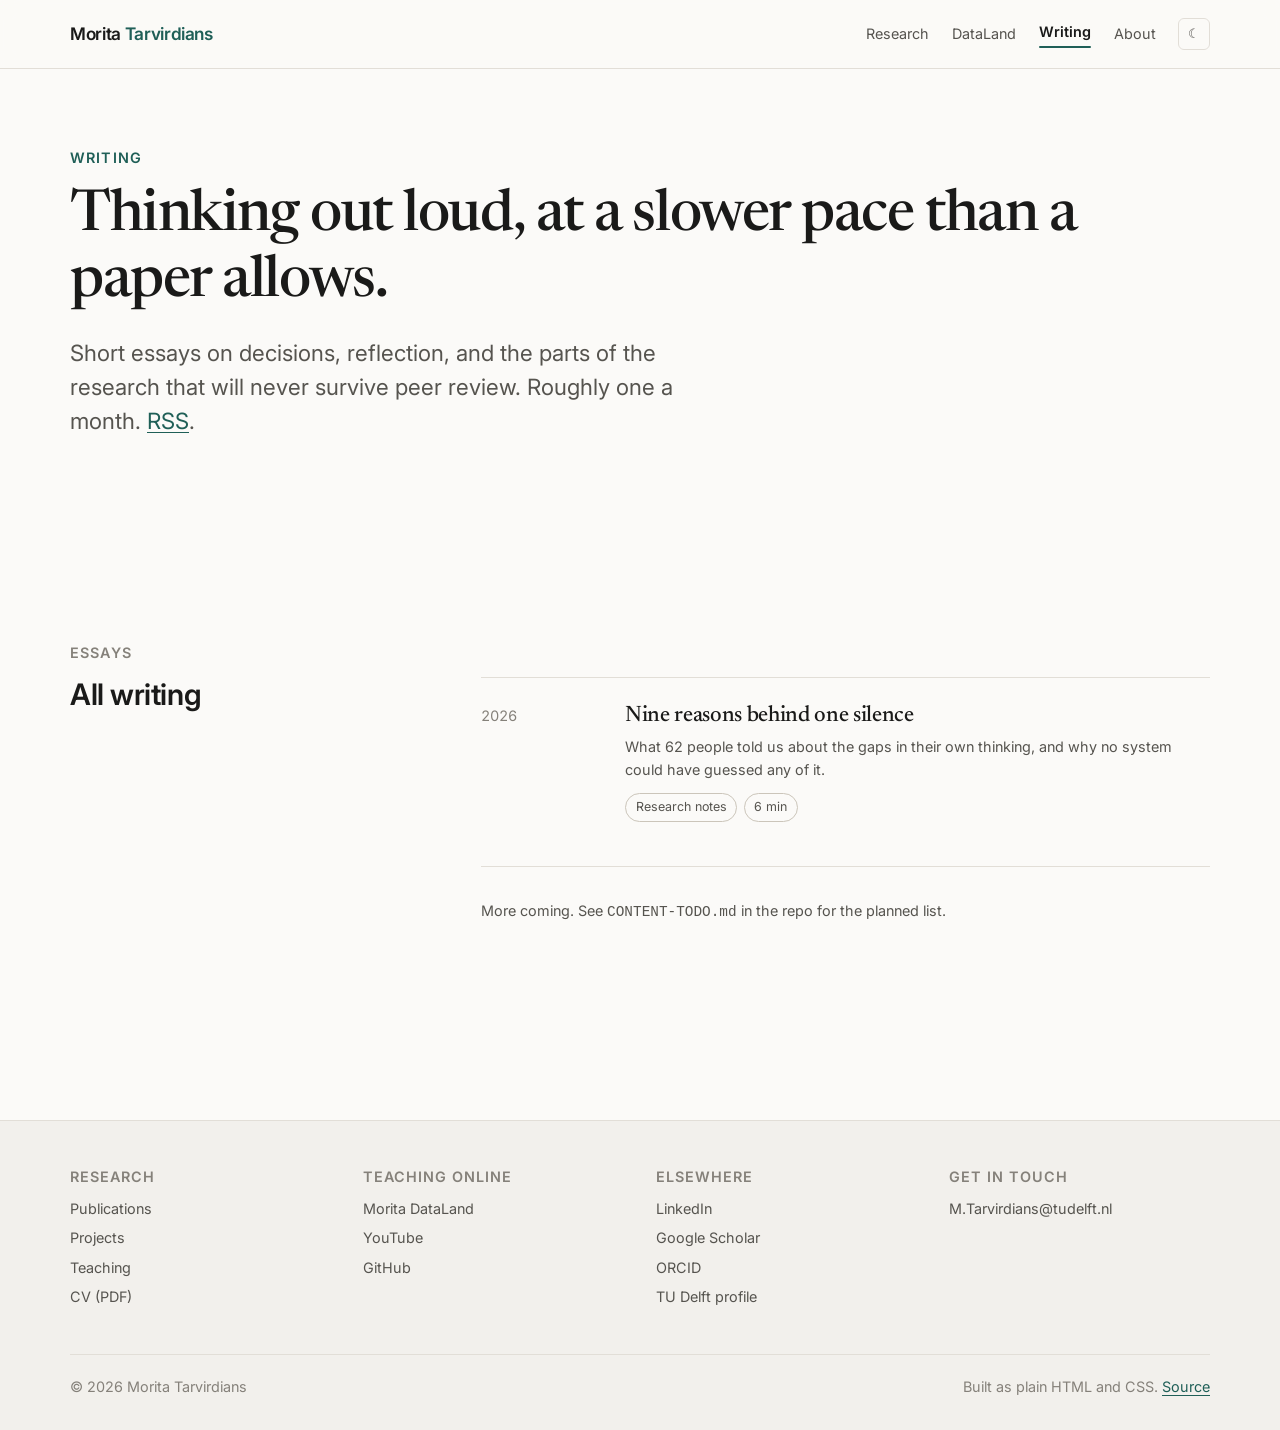
==== writing/index.html @ de3f08b1 "Updates" ====
<!doctype html>
<html lang="en">
<head>
<meta charset="utf-8">
<meta name="viewport" content="width=device-width, initial-scale=1">
<title>Writing — Morita Tarvirdians</title>
<meta name="description" content="Essays by Morita Tarvirdians on how people think through hard decisions, what AI can and cannot see about human reasoning, and life inside a PhD.">
<link rel="canonical" href="https://moritatarvirdians.com/writing/">
<meta name="theme-color" content="#1f5f57" media="(prefers-color-scheme: light)">
<meta name="theme-color" content="#14161a" media="(prefers-color-scheme: dark)">
<meta property="og:type" content="website">
<meta property="og:title" content="Writing — Morita Tarvirdians">
<meta property="og:description" content="Essays on decisions, reflection, and what AI can and cannot see about human reasoning.">
<meta property="og:url" content="https://moritatarvirdians.com/writing/">
<meta property="og:image" content="https://moritatarvirdians.com/assets/img/og-card.jpg">
<meta name="twitter:card" content="summary_large_image">
<link rel="preconnect" href="https://fonts.googleapis.com">
<link rel="preconnect" href="https://fonts.gstatic.com" crossorigin>
<link href="https://fonts.googleapis.com/css2?family=Inter:wght@400;500;600&family=Newsreader:ital,opsz,wght@0,6..72,400;0,6..72,500;1,6..72,400&display=swap" rel="stylesheet">
<link rel="stylesheet" href="/assets/css/style.css">
<link rel="icon" href="/assets/img/favicon.svg" type="image/svg+xml">
<link rel="alternate" type="application/rss+xml" title="Writing — Morita Tarvirdians" href="/feed.xml">
<script type="application/ld+json">
{
  "@context": "https://schema.org",
  "@type": "Blog",
  "url": "https://moritatarvirdians.com/writing/",
  "name": "Writing — Morita Tarvirdians",
  "author": { "@id": "https://moritatarvirdians.com/#person" }
}
</script>
</head>
<body>
<!-- #header -->
<a class="skip" href="#main">Skip to content</a>
<header class="site-head">
  <div class="wrap site-head__inner">
    <a class="brand" href="/">Morita <span>Tarvirdians</span></a>
    <nav class="nav" aria-label="Primary">
      <a href="/research.html">Research</a>
      <a href="/videos.html">DataLand</a>
      <a href="/writing/">Writing</a>
      <!-- <a href="/coaching.html">Coaching</a> -->
      <a href="/about.html">About</a>
    </nav>
    <button class="theme-toggle" type="button" aria-label="Switch theme">☾</button>
  </div>
</header>
<!-- /#header -->

<main id="main">
  <section class="hero">
    <div class="wrap">
      <p class="eyebrow">Writing</p>
      <h1 class="prose">Thinking out loud, at a slower pace than a paper allows.</h1>
      <p class="lede">
        Short essays on decisions, reflection, and the parts of the research that will never survive peer review.
        Roughly one a month. <a href="/feed.xml">RSS</a>.
      </p>
    </div>
  </section>

  <section class="section wrap">
    <p class="kicker">Essays</p>
    <h2>All writing</h2>
    <ul class="pub-list">
      <li class="pub">
        <div class="pub__meta">2026</div>
        <div>
          <h3 class="pub__title"><a href="/writing/nine-reasons-one-silence.html">Nine reasons behind one silence</a></h3>
          <p class="pub__note">
            What 62 people told us about the gaps in their own thinking, and why no system could have guessed
            any of it.
          </p>
          <p class="pub__links"><span class="chip">Research notes</span><span class="chip">6 min</span></p>
        </div>
      </li>
    </ul>
    <p class="muted small" style="margin-top:2rem">More coming. See <code>CONTENT-TODO.md</code> in the repo for the planned list.</p>
  </section>
</main>

<!-- #footer -->
<footer class="site-foot">
  <div class="wrap">
    <div class="foot-grid">
      <div>
        <h4>Research</h4>
        <ul>
          <li><a href="/research.html">Publications</a></li>
          <li><a href="/research.html#projects">Projects</a></li>
          <li><a href="/research.html#teaching">Teaching</a></li>
          <li><a href="/assets/files/morita-tarvirdians-cv.pdf">CV (PDF)</a></li>
        </ul>
      </div>
      <div>
        <h4>Teaching online</h4>
        <ul>
          <li><a href="/videos.html">Morita DataLand</a></li>
          <li><a href="https://www.youtube.com/@MoritaDataLand" rel="me">YouTube</a></li>
          <li><a href="https://github.com/MoritaDataLand" rel="me">GitHub</a></li>
        </ul>
      </div>
      <div>
        <h4>Elsewhere</h4>
        <ul>
          <li><a href="https://nl.linkedin.com/in/morita-tarvirdians" rel="me">LinkedIn</a></li>
          <li><a href="https://scholar.google.com/citations?user=REPLACE_ME" rel="me">Google Scholar</a></li>
          <li><a href="https://orcid.org/0000-0003-4246-0016" rel="me">ORCID</a></li>
          <li><a href="https://research.tudelft.nl/en/persons/morita-tarvirdians/" rel="me">TU&nbsp;Delft profile</a></li>
        </ul>
      </div>
      <div>
        <h4>Get in touch</h4>
        <ul>
          <li><a href="mailto:M.Tarvirdians@tudelft.nl">M.Tarvirdians@tudelft.nl</a></li>
          <!-- <li><a href="/coaching.html#waitlist">Coaching waitlist</a></li> -->
        </ul>
      </div>
    </div>
    <div class="colophon">
      <span>&copy; 2026 Morita Tarvirdians</span>
      <span>Built as plain HTML and CSS. <a href="https://github.com/MoritaDataLand">Source</a></span>
    </div>
  </div>
</footer>
<script src="/assets/js/main.js" defer></script>
<!-- /#footer -->
</body>
</html>
---- assets/css/style.css ----
/* ==========================================================================
   Morita Tarvirdians — personal site
   Single stylesheet. No framework, no build step.
   Edit the tokens in :root to restyle the whole site.
   ========================================================================== */

/* ---------- 1. Design tokens (light) ---------- */
:root {
  /* Type */
  --font-sans: "Inter", ui-sans-serif, system-ui, -apple-system, "Segoe UI", Roboto, Helvetica, Arial, sans-serif;
  --font-serif: "Newsreader", ui-serif, Georgia, "Times New Roman", serif;
  --font-mono: ui-monospace, SFMono-Regular, "SF Mono", Menlo, Consolas, monospace;

  /* Scale */
  --step--1: clamp(0.83rem, 0.8rem + 0.15vw, 0.9rem);
  --step-0:  clamp(1rem, 0.96rem + 0.2vw, 1.08rem);
  --step-1:  clamp(1.2rem, 1.12rem + 0.4vw, 1.4rem);
  --step-2:  clamp(1.45rem, 1.3rem + 0.75vw, 1.85rem);
  --step-3:  clamp(1.8rem, 1.5rem + 1.4vw, 2.6rem);
  --step-4:  clamp(2.2rem, 1.6rem + 2.6vw, 3.6rem);

  /* Color */
  --bg:          #fbfaf8;
  --bg-raised:   #ffffff;
  --bg-sunken:   #f2f0ec;
  --ink:         #1a1a19;
  --ink-muted:   #56544f;
  --ink-faint:   #85817a;
  --rule:        #e2ded7;
  --rule-strong: #cbc5ba;

  --accent:      #1f5f57;   /* deep teal: reads academic, not corporate */
  --accent-soft: #e4f0ed;
  --accent-ink:  #133b36;

  --warm:        #a8562f;   /* used sparingly for the personal / coaching strand */
  --warm-soft:   #f7ebe4;

  /* Space */
  --gap: 1rem;
  --pad-block: clamp(3rem, 7vw, 6rem);
  --measure: 68ch;
  --wide: 1140px;
  --radius: 10px;
  --shadow: 0 1px 2px rgba(26,26,25,.04), 0 8px 24px -12px rgba(26,26,25,.12);
}

/* ---------- 2. Dark mode ---------- */
/* System preference, unless the visitor explicitly chose light. */
@media (prefers-color-scheme: dark) {
  :root:not([data-theme="light"]) {
    --bg:          #14161a;
    --bg-raised:   #1c1f24;
    --bg-sunken:   #101216;
    --ink:         #eceae5;
    --ink-muted:   #a9a69f;
    --ink-faint:   #7b7871;
    --rule:        #2b2f36;
    --rule-strong: #3d434c;
    --accent:      #6fc2b3;
    --accent-soft: #16302c;
    --accent-ink:  #b4e0d6;
    --warm:        #dc9067;
    --warm-soft:   #2e2019;
    --shadow: 0 1px 2px rgba(0,0,0,.3), 0 8px 24px -12px rgba(0,0,0,.6);
  }
}
/* Explicit dark choice wins in both directions. */
:root[data-theme="dark"] {
  --bg:          #14161a;
  --bg-raised:   #1c1f24;
  --bg-sunken:   #101216;
  --ink:         #eceae5;
  --ink-muted:   #a9a69f;
  --ink-faint:   #7b7871;
  --rule:        #2b2f36;
  --rule-strong: #3d434c;
  --accent:      #6fc2b3;
  --accent-soft: #16302c;
  --accent-ink:  #b4e0d6;
  --warm:        #dc9067;
  --warm-soft:   #2e2019;
  --shadow: 0 1px 2px rgba(0,0,0,.3), 0 8px 24px -12px rgba(0,0,0,.6);
}

/* ---------- 3. Reset ---------- */
*, *::before, *::after { box-sizing: border-box; }
html { -webkit-text-size-adjust: 100%; scroll-behavior: smooth; }
@media (prefers-reduced-motion: reduce) {
  html { scroll-behavior: auto; }
  *, *::before, *::after { animation-duration: .01ms !important; transition-duration: .01ms !important; }
}
body {
  margin: 0;
  background: var(--bg);
  color: var(--ink);
  font-family: var(--font-sans);
  font-size: var(--step-0);
  line-height: 1.65;
  -webkit-font-smoothing: antialiased;
  text-rendering: optimizeLegibility;
}
img, svg, video { max-width: 100%; height: auto; display: block; }
h1, h2, h3, h4 { line-height: 1.15; margin: 0 0 .5em; font-weight: 600; letter-spacing: -0.015em; }
h1 { font-size: var(--step-4); }
h2 { font-size: var(--step-3); }
h3 { font-size: var(--step-1); }
p, ul, ol { margin: 0 0 1.1em; }
a { color: var(--accent); text-underline-offset: 3px; text-decoration-thickness: 1px; }
a:hover { color: var(--accent-ink); }
:focus-visible { outline: 2px solid var(--accent); outline-offset: 3px; border-radius: 3px; }
hr { border: 0; border-top: 1px solid var(--rule); margin: var(--pad-block) 0; }
::selection { background: var(--accent-soft); color: var(--accent-ink); }

/* ---------- 4. Layout ---------- */
.wrap { width: min(100% - 2.5rem, var(--wide)); margin-inline: auto; }
.prose { max-width: var(--measure); }
.section { padding-block: var(--pad-block); }
.section + .section { border-top: 1px solid var(--rule); }
.stack > * + * { margin-top: var(--gap); }

/* Editorial split: on wide screens, section headings sit in a left rail and the
   content fills the right column, so the page reads full width while lines stay
   near a comfortable measure. Pure placement, no extra markup:
   - "kicker + h2 + content" sections
   - prose blocks that alternate h2 and paragraphs
   Card grids and bands span both columns beneath the heading row. */
@media (min-width: 960px) {
  section.section:has(> .kicker),
  section.section > .prose:not(.band):has(> h2) {
    display: grid; column-gap: clamp(2.5rem, 5vw, 4.5rem); row-gap: 0;
    grid-template-columns: minmax(0, 1fr) minmax(0, 2.1fr);
    max-width: none;
  }
  section.section:has(> .kicker) > *,
  section.section > .prose:has(> h2) > * { grid-column: 2; max-width: var(--measure); }
  section.section:has(> .kicker) > :is(.kicker, h2),
  section.section > .prose:has(> h2) > h2 { grid-column: 1; max-width: none; }
  section.section:has(> .kicker) > h2,
  section.section > .prose:has(> h2) > h2 { grid-row: span 3; align-self: start; font-size: var(--step-2); }
  section.section:has(> .kicker) > h2 + * { margin-top: 0 !important; }
  section.section > .prose > h2:not(:first-child),
  section.section > .prose > h2:not(:first-child) + * { margin-top: 2.25rem; }
  section.section:has(> .kicker) > :is(.grid, .band, .photo-strip) { grid-column: 1 / -1; max-width: none; }
  section.section:has(> .kicker) .pub__note { max-width: none; }
}
.grid { display: grid; gap: 1.5rem; }
.grid-3 { grid-template-columns: repeat(auto-fit, minmax(min(100%, 15rem), 1fr)); }
.grid-2 { grid-template-columns: repeat(auto-fit, minmax(min(100%, 26rem), 1fr)); }
.skip {
  position: absolute; left: -9999px; top: 0; z-index: 100;
  background: var(--accent); color: #fff; padding: .7rem 1.1rem; border-radius: 0 0 var(--radius) 0;
}
.skip:focus { left: 0; }

/* ---------- 5. Header + nav ---------- */
.site-head {
  position: sticky; top: 0; z-index: 50;
  background: color-mix(in srgb, var(--bg) 88%, transparent);
  backdrop-filter: saturate(180%) blur(10px);
  border-bottom: 1px solid var(--rule);
}
.site-head__inner {
  display: flex; align-items: center; gap: .75rem; padding-block: .8rem;
}
.brand {
  font-weight: 600; font-size: var(--step-0); letter-spacing: -0.02em;
  color: var(--ink); text-decoration: none; white-space: nowrap;
  margin-right: auto;
}
.brand span { color: var(--accent); }
.nav { display: flex; align-items: center; gap: .25rem; flex-wrap: wrap; }
.nav a {
  color: var(--ink-muted); text-decoration: none; font-size: var(--step--1);
  padding: .45rem .6rem; border-radius: 6px; white-space: nowrap;
}
.nav a:hover { color: var(--ink); background: var(--bg-sunken); }
.nav a[aria-current="page"] { color: var(--ink); font-weight: 600; }
.nav a[aria-current="page"]::after {
  content: ""; display: block; height: 2px; background: var(--accent);
  margin-top: 2px; border-radius: 2px;
}
.theme-toggle {
  background: none; border: 1px solid var(--rule); color: var(--ink-muted);
  border-radius: 6px; width: 2rem; height: 2rem; cursor: pointer;
  display: grid; place-items: center; padding: 0; flex: none;
}
.theme-toggle:hover { color: var(--ink); border-color: var(--rule-strong); }

/* Narrow screens: brand and toggle on one row, nav scrolls horizontally beneath. */
@media (max-width: 640px) {
  .site-head__inner { flex-wrap: wrap; row-gap: .35rem; padding-block: .65rem .5rem; }
  .nav {
    order: 3; width: 100%; flex-wrap: nowrap; overflow-x: auto;
    scrollbar-width: none; -ms-overflow-style: none;
    margin-inline: -.6rem; padding-inline: .6rem;
  }
  .nav::-webkit-scrollbar { display: none; }
  .nav a { padding-inline: .55rem; }
}

/* ---------- 6. Hero ---------- */
.hero { padding-block: clamp(2.5rem, 6vw, 5rem) var(--pad-block); }
.hero__grid {
  display: grid; gap: clamp(1.5rem, 4vw, 3.5rem); align-items: center;
  grid-template-columns: minmax(0, 1fr);
}
@media (min-width: 780px) { .hero__grid { grid-template-columns: minmax(0, 1.45fr) minmax(0, 1fr); } }
.eyebrow {
  font-size: var(--step--1); letter-spacing: .08em; text-transform: uppercase;
  color: var(--accent); font-weight: 600; margin-bottom: .9rem;
}
.hero h1 { font-family: var(--font-serif); font-weight: 500; letter-spacing: -0.025em; margin-bottom: .35em; }
.lede { font-size: var(--step-1); color: var(--ink-muted); max-width: 46ch; line-height: 1.5; }
.portrait {
  border-radius: var(--radius); overflow: hidden; background: var(--bg-sunken);
  aspect-ratio: 4 / 5; box-shadow: var(--shadow); border: 1px solid var(--rule);
}
.portrait img { width: 100%; height: 100%; object-fit: cover; }

/* ---------- 7. Buttons + link rows ---------- */
.btn-row { display: flex; flex-wrap: wrap; gap: .6rem; margin-top: 1.6rem; }
.btn {
  display: inline-flex; align-items: center; gap: .45rem;
  padding: .62rem 1.05rem; border-radius: 100px; font-size: var(--step--1);
  font-weight: 500; text-decoration: none; border: 1px solid transparent; cursor: pointer;
  transition: background-color .15s ease, border-color .15s ease, color .15s ease;
}
.btn--primary { background: var(--accent); color: #fff; }
.btn--primary:hover { background: var(--accent-ink); color: #fff; }
:root[data-theme="dark"] .btn--primary, .btn--primary { }
@media (prefers-color-scheme: dark) {
  :root:not([data-theme="light"]) .btn--primary { color: #0f1114; }
  :root:not([data-theme="light"]) .btn--primary:hover { background: var(--accent-ink); color: #0f1114; }
}
:root[data-theme="dark"] .btn--primary { color: #0f1114; }
:root[data-theme="dark"] .btn--primary:hover { background: var(--accent-ink); color: #0f1114; }
.btn--ghost { border-color: var(--rule-strong); color: var(--ink); }
.btn--ghost:hover { border-color: var(--ink-muted); background: var(--bg-sunken); color: var(--ink); }

/* ---------- 8. Cards ---------- */
.card {
  background: var(--bg-raised); border: 1px solid var(--rule);
  border-radius: var(--radius); padding: 1.5rem; display: flex; flex-direction: column;
}
.card h3 { margin-bottom: .4rem; }
.card p { color: var(--ink-muted); font-size: var(--step--1); flex: 1 1 auto; }
.card p.card__tag, .card__tag {
  flex: 0 0 auto;                 /* must not absorb the card's spare height */
  font-size: .72rem; letter-spacing: .07em; text-transform: uppercase; font-weight: 600;
  color: var(--accent); margin-bottom: .8rem;
}
.card h3 { flex: 0 0 auto; }
.card--warm { border-color: color-mix(in srgb, var(--warm) 35%, var(--rule)); }
.card--warm .card__tag { color: var(--warm); }
.card__link { font-size: var(--step--1); font-weight: 500; margin-top: 1rem; text-decoration: none; }
.card__link::after { content: " \2192"; }

/* ---------- 9. Publications ---------- */
.pub-list { list-style: none; padding: 0; margin: 0; }
.pub {
  padding-block: 1.6rem; border-top: 1px solid var(--rule);
  display: grid; gap: .35rem 1.5rem;
  grid-template-columns: minmax(0, 1fr);
}
@media (min-width: 720px) { .pub { grid-template-columns: 7.5rem minmax(0, 1fr); } }
.pub:last-child { border-bottom: 1px solid var(--rule); }
.pub__meta { font-size: var(--step--1); color: var(--ink-faint); font-variant-numeric: tabular-nums; }
.pub__venue { display: block; font-weight: 600; color: var(--accent); }
.pub__title { font-size: var(--step-1); font-family: var(--font-serif); font-weight: 500; margin: 0 0 .3rem; }
.pub__title a { color: var(--ink); text-decoration: none; }
.pub__title a:hover { color: var(--accent); text-decoration: underline; }
.pub__authors { font-size: var(--step--1); color: var(--ink-muted); margin: 0 0 .6rem; }
.pub__authors b { color: var(--ink); font-weight: 600; }
.pub__note { font-size: var(--step--1); color: var(--ink-muted); margin: 0 0 .7rem; max-width: 62ch; }
.pub__role { margin: .35rem 0 .5rem; font-size: .95rem; }
.pub__step {
  display: inline-block; margin-right: .5rem; padding: .05rem .5rem;
  border: 1px solid currentColor; border-radius: 999px;
  font-size: .72rem; letter-spacing: .06em; text-transform: uppercase; opacity: .8;
}
.pub__links { display: flex; flex-wrap: wrap; gap: .4rem; }
.chip {
  font-size: .78rem; padding: .18rem .6rem; border: 1px solid var(--rule-strong);
  border-radius: 100px; text-decoration: none; color: var(--ink-muted);
}
.chip:hover { border-color: var(--accent); color: var(--accent); }

/* ---------- 10. Video cards ---------- */
.video-card {
  display: block; text-decoration: none; color: inherit;
  border: 1px solid var(--rule); border-radius: var(--radius); overflow: hidden;
  background: var(--bg-raised); transition: border-color .15s ease, transform .15s ease;
}
.video-card:hover { border-color: var(--rule-strong); transform: translateY(-2px); color: inherit; }
.video-card__thumb { aspect-ratio: 16 / 9; background: var(--bg-sunken); position: relative; }
.video-card__thumb img { width: 100%; height: 100%; object-fit: cover; }
.video-card__body { padding: 1rem 1.1rem 1.2rem; }
.video-card__body h3 { font-size: var(--step-0); margin-bottom: .3rem; }
.video-card__body p { font-size: var(--step--1); color: var(--ink-muted); margin: 0; }

/* ---------- 11. Newsletter / CTA band ---------- */
.band {
  background: var(--bg-sunken); border: 1px solid var(--rule);
  border-radius: var(--radius); padding: clamp(1.5rem, 4vw, 2.75rem);
}
.band--warm { background: var(--warm-soft); border-color: color-mix(in srgb, var(--warm) 30%, var(--rule)); }
.form-row { display: flex; flex-wrap: wrap; gap: .6rem; margin-top: 1.2rem; }
.form-row input[type="email"] {
  flex: 1 1 16rem; padding: .62rem .9rem; border-radius: 100px;
  border: 1px solid var(--rule-strong); background: var(--bg-raised); color: var(--ink);
  font: inherit; font-size: var(--step--1);
}
.form-note { font-size: .8rem; color: var(--ink-faint); margin-top: .7rem; }

/* ---------- 12. Misc content ---------- */
.kicker { font-size: var(--step--1); color: var(--ink-faint); text-transform: uppercase; letter-spacing: .08em; font-weight: 600; margin-bottom: .8rem; }
.pill {
  display: inline-block; font-size: .75rem; font-weight: 600; letter-spacing: .05em;
  text-transform: uppercase; padding: .2rem .65rem; border-radius: 100px;
  background: var(--accent-soft); color: var(--accent-ink);
}
.pill--warm { background: var(--warm-soft); color: var(--warm); }
.timeline { list-style: none; padding: 0; margin: 0; }
.timeline li { display: grid; gap: .1rem 1.5rem; padding-block: .9rem; border-top: 1px solid var(--rule); }
@media (min-width: 640px) { .timeline li { grid-template-columns: 8rem minmax(0, 1fr); } }
.timeline b { font-weight: 600; }
.timeline .yr { color: var(--ink-faint); font-size: var(--step--1); font-variant-numeric: tabular-nums; }
.timeline span.det { color: var(--ink-muted); font-size: var(--step--1); }
.faq { border-top: 1px solid var(--rule); padding-block: 1.25rem; }
.faq:last-of-type { border-bottom: 1px solid var(--rule); }
.faq h3 { font-size: var(--step-0); margin-bottom: .35rem; }
.faq p { color: var(--ink-muted); margin: 0; max-width: var(--measure); }
.photo-strip { display: grid; grid-template-columns: repeat(auto-fit, minmax(min(100%, 11rem), 1fr)); gap: .75rem; }
.photo-strip figure { margin: 0; }
.photo-strip img, .photo-strip .ph { border-radius: var(--radius); aspect-ratio: 1; object-fit: cover; width: 100%; }
.photo-strip figcaption { font-size: .8rem; color: var(--ink-faint); margin-top: .4rem; }

/* Placeholder blocks — replace with real images, then delete this rule. */
.ph {
  background: repeating-linear-gradient(45deg, var(--bg-sunken), var(--bg-sunken) 10px, var(--bg-raised) 10px, var(--bg-raised) 20px);
  border: 1px dashed var(--rule-strong); display: grid; place-items: center;
  color: var(--ink-faint); font-size: .78rem; text-align: center; padding: 1rem;
  border-radius: var(--radius); width: 100%; height: 100%;
}

/* ---------- 13. Footer ---------- */
.site-foot {
  border-top: 1px solid var(--rule); background: var(--bg-sunken);
  padding-block: 3rem 2rem; margin-top: var(--pad-block); font-size: var(--step--1);
}
.foot-grid { display: grid; gap: 2rem; grid-template-columns: repeat(auto-fit, minmax(min(100%, 12rem), 1fr)); }
.foot-grid h4 { font-size: var(--step--1); text-transform: uppercase; letter-spacing: .07em; color: var(--ink-faint); margin-bottom: .7rem; }
.foot-grid ul { list-style: none; padding: 0; margin: 0; }
.foot-grid li { margin-bottom: .35rem; }
.foot-grid a { color: var(--ink-muted); text-decoration: none; }
.foot-grid a:hover { color: var(--accent); text-decoration: underline; }
.colophon { margin-top: 2.5rem; padding-top: 1.25rem; border-top: 1px solid var(--rule); color: var(--ink-faint); display: flex; flex-wrap: wrap; gap: .5rem 1.5rem; justify-content: space-between; }

/* ---------- 14. Utilities ---------- */
.center { text-align: center; }
.muted { color: var(--ink-muted); }
.small { font-size: var(--step--1); }
.mt-0 { margin-top: 0; }
.mb-0 { margin-bottom: 0; }
.visually-hidden {
  position: absolute; width: 1px; height: 1px; padding: 0; margin: -1px;
  overflow: hidden; clip: rect(0 0 0 0); white-space: nowrap; border: 0;
}
.scroll-x { overflow-x: auto; }
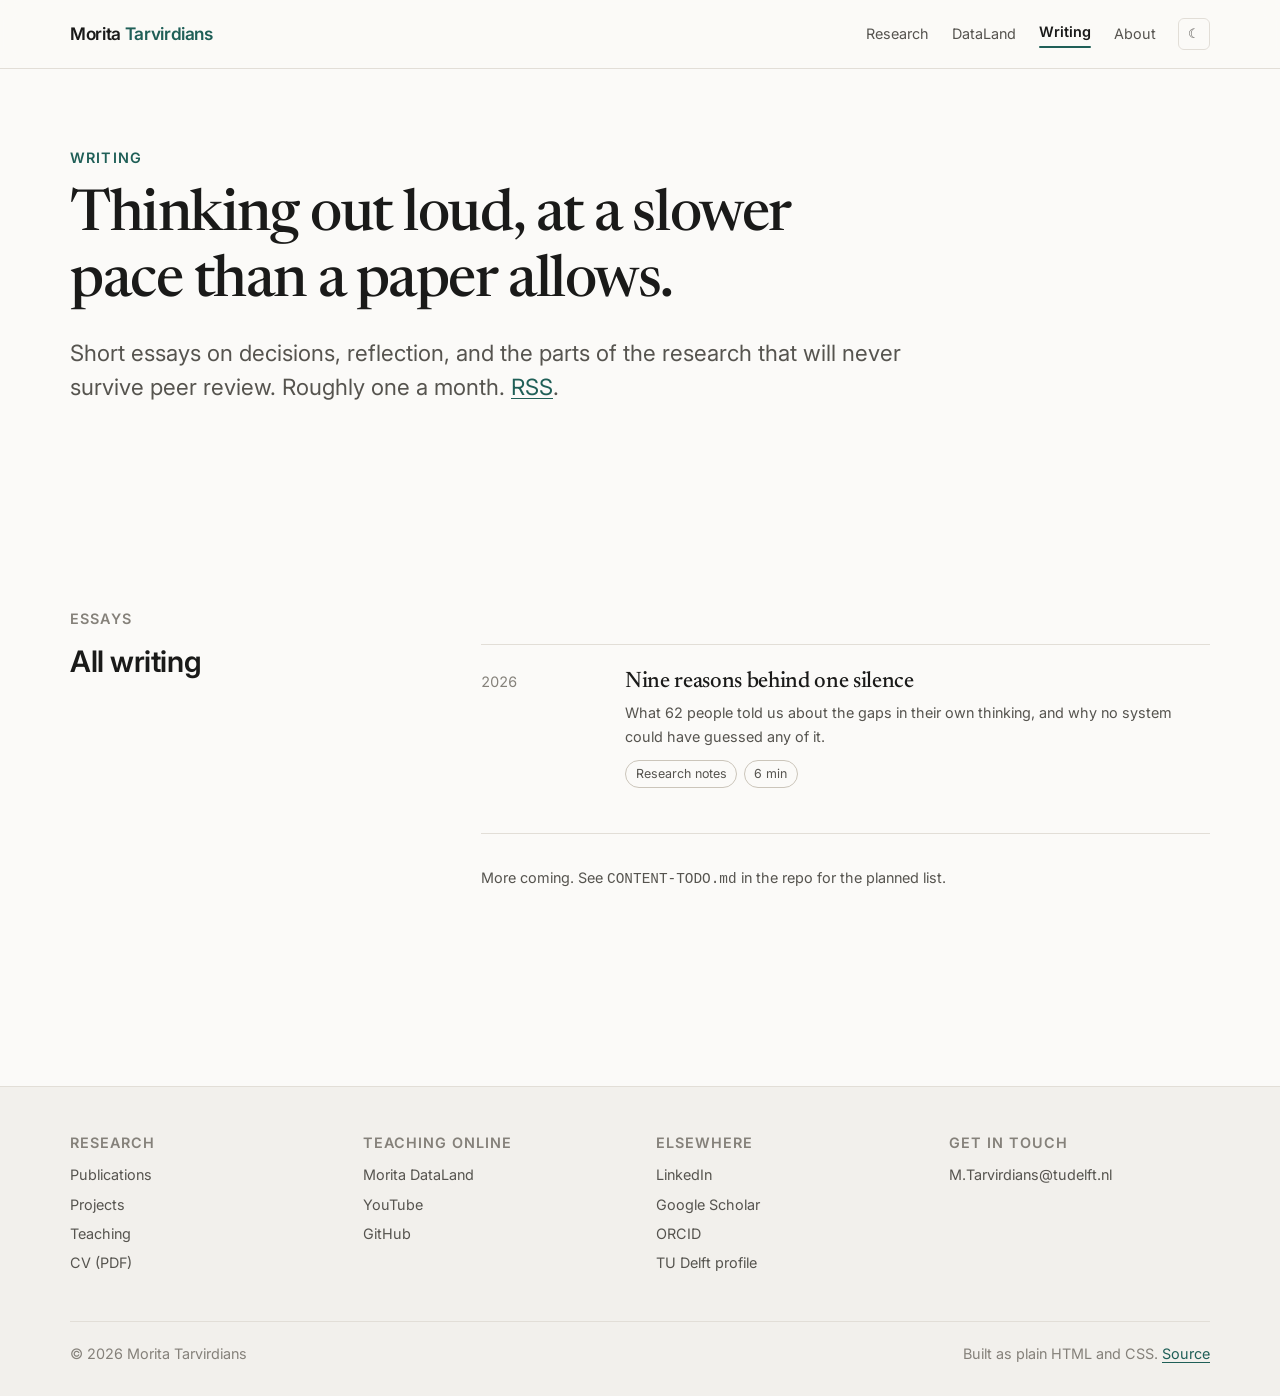
==== commit b1c82c3f: "Updated" ====
--- a/writing/index.html
+++ b/writing/index.html
@@ -18,7 +18,7 @@
 <link rel="preconnect" href="https://fonts.gstatic.com" crossorigin>
 <link href="https://fonts.googleapis.com/css2?family=Inter:wght@400;500;600&family=Newsreader:ital,opsz,wght@0,6..72,400;0,6..72,500;1,6..72,400&display=swap" rel="stylesheet">
 <link rel="stylesheet" href="/assets/css/style.css">
-<link rel="icon" href="/assets/img/favicon.svg" type="image/svg+xml">
+<link rel="icon" href="/assets/img/favicon.svg?v=3" type="image/svg+xml">
 <link rel="alternate" type="application/rss+xml" title="Writing — Morita Tarvirdians" href="/feed.xml">
 <script type="application/ld+json">
 {
--- a/assets/css/style.css
+++ b/assets/css/style.css
@@ -212,6 +212,8 @@
 }
 .hero h1 { font-family: var(--font-serif); font-weight: 500; letter-spacing: -0.025em; margin-bottom: .35em; }
 .lede { font-size: var(--step-1); color: var(--ink-muted); max-width: 46ch; line-height: 1.5; }
+/* Single-column heroes (no portrait): title and lede share one width so their edges line up. */
+.hero > .wrap:not(.hero__grid) > :is(h1, .lede) { max-width: 52rem; }
 .portrait {
   border-radius: var(--radius); overflow: hidden; background: var(--bg-sunken);
   aspect-ratio: 4 / 5; box-shadow: var(--shadow); border: 1px solid var(--rule);
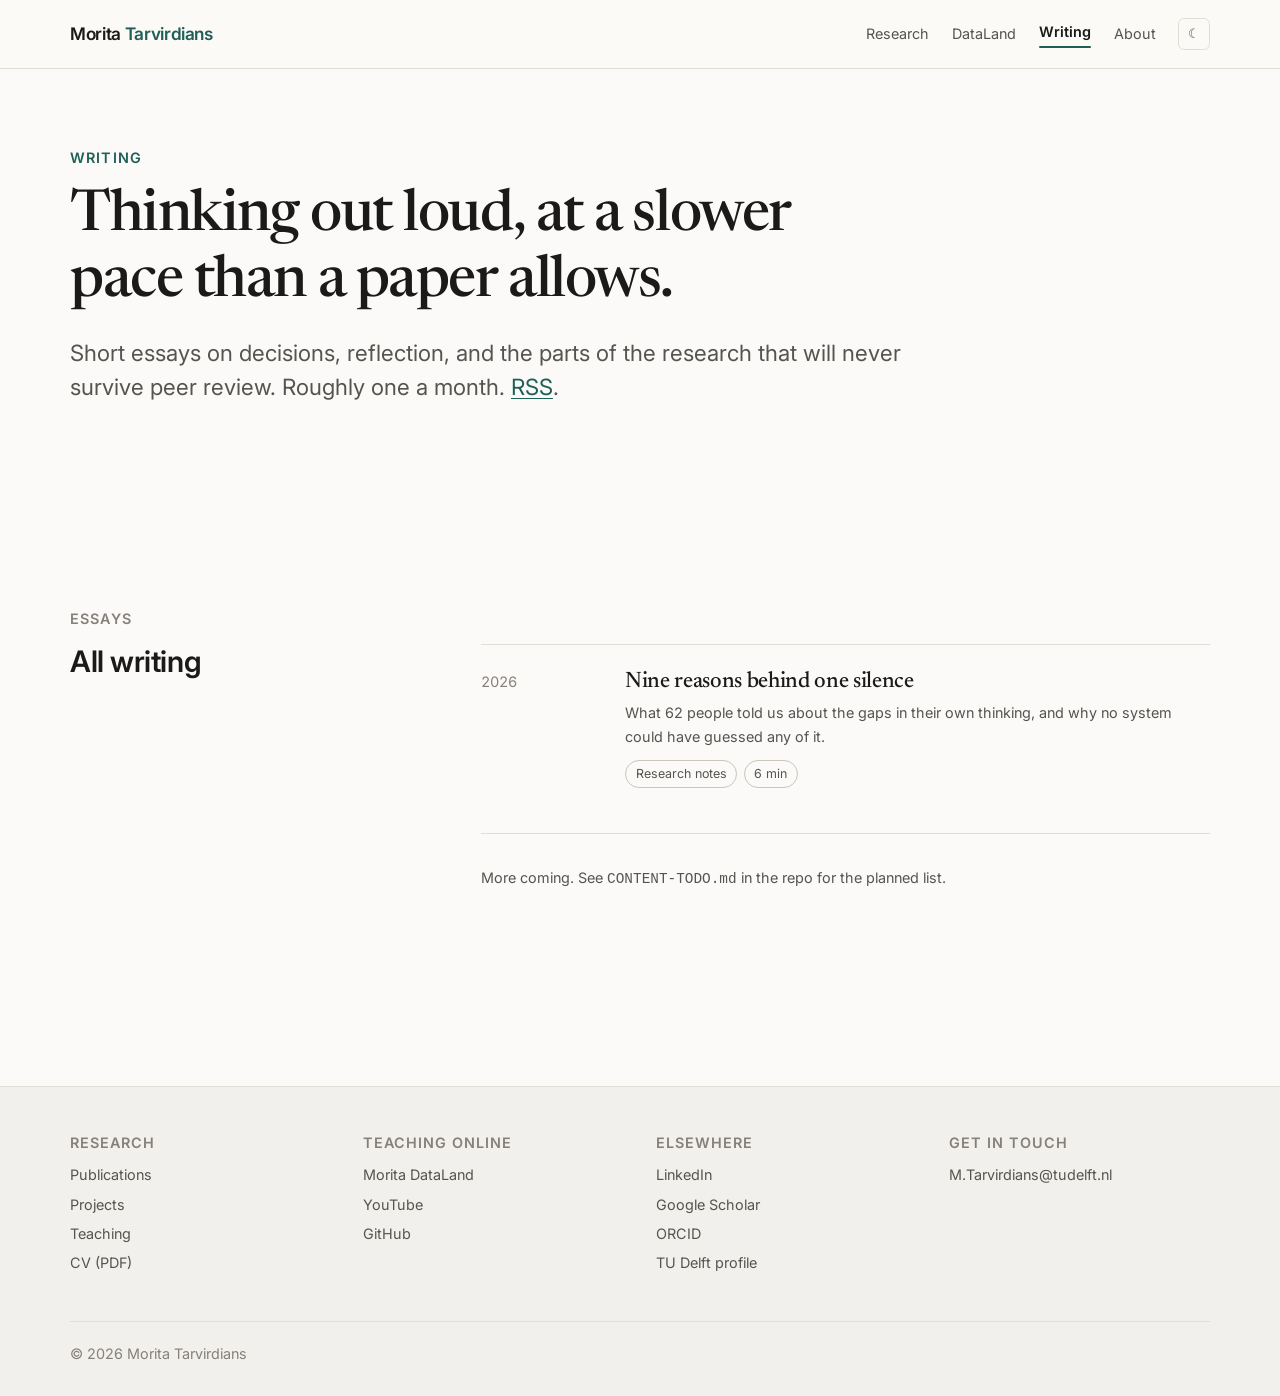
==== commit 6bcc3b4b: "updated" ====
--- a/writing/index.html
+++ b/writing/index.html
@@ -105,7 +105,7 @@
         <h4>Elsewhere</h4>
         <ul>
           <li><a href="https://nl.linkedin.com/in/morita-tarvirdians" rel="me">LinkedIn</a></li>
-          <li><a href="https://scholar.google.com/citations?user=REPLACE_ME" rel="me">Google Scholar</a></li>
+          <li><a href="https://scholar.google.com/citations?user=-nHTyVwAAAAJ&hl=en" rel="me">Google Scholar</a></li>
           <li><a href="https://orcid.org/0000-0003-4246-0016" rel="me">ORCID</a></li>
           <li><a href="https://research.tudelft.nl/en/persons/morita-tarvirdians/" rel="me">TU&nbsp;Delft profile</a></li>
         </ul>
@@ -120,7 +120,7 @@
     </div>
     <div class="colophon">
       <span>&copy; 2026 Morita Tarvirdians</span>
-      <span>Built as plain HTML and CSS. <a href="https://github.com/MoritaDataLand">Source</a></span>
+      <!-- <span>Built as plain HTML and CSS. <a href="https://github.com/MoritaDataLand">Source</a></span> -->
     </div>
   </div>
 </footer>
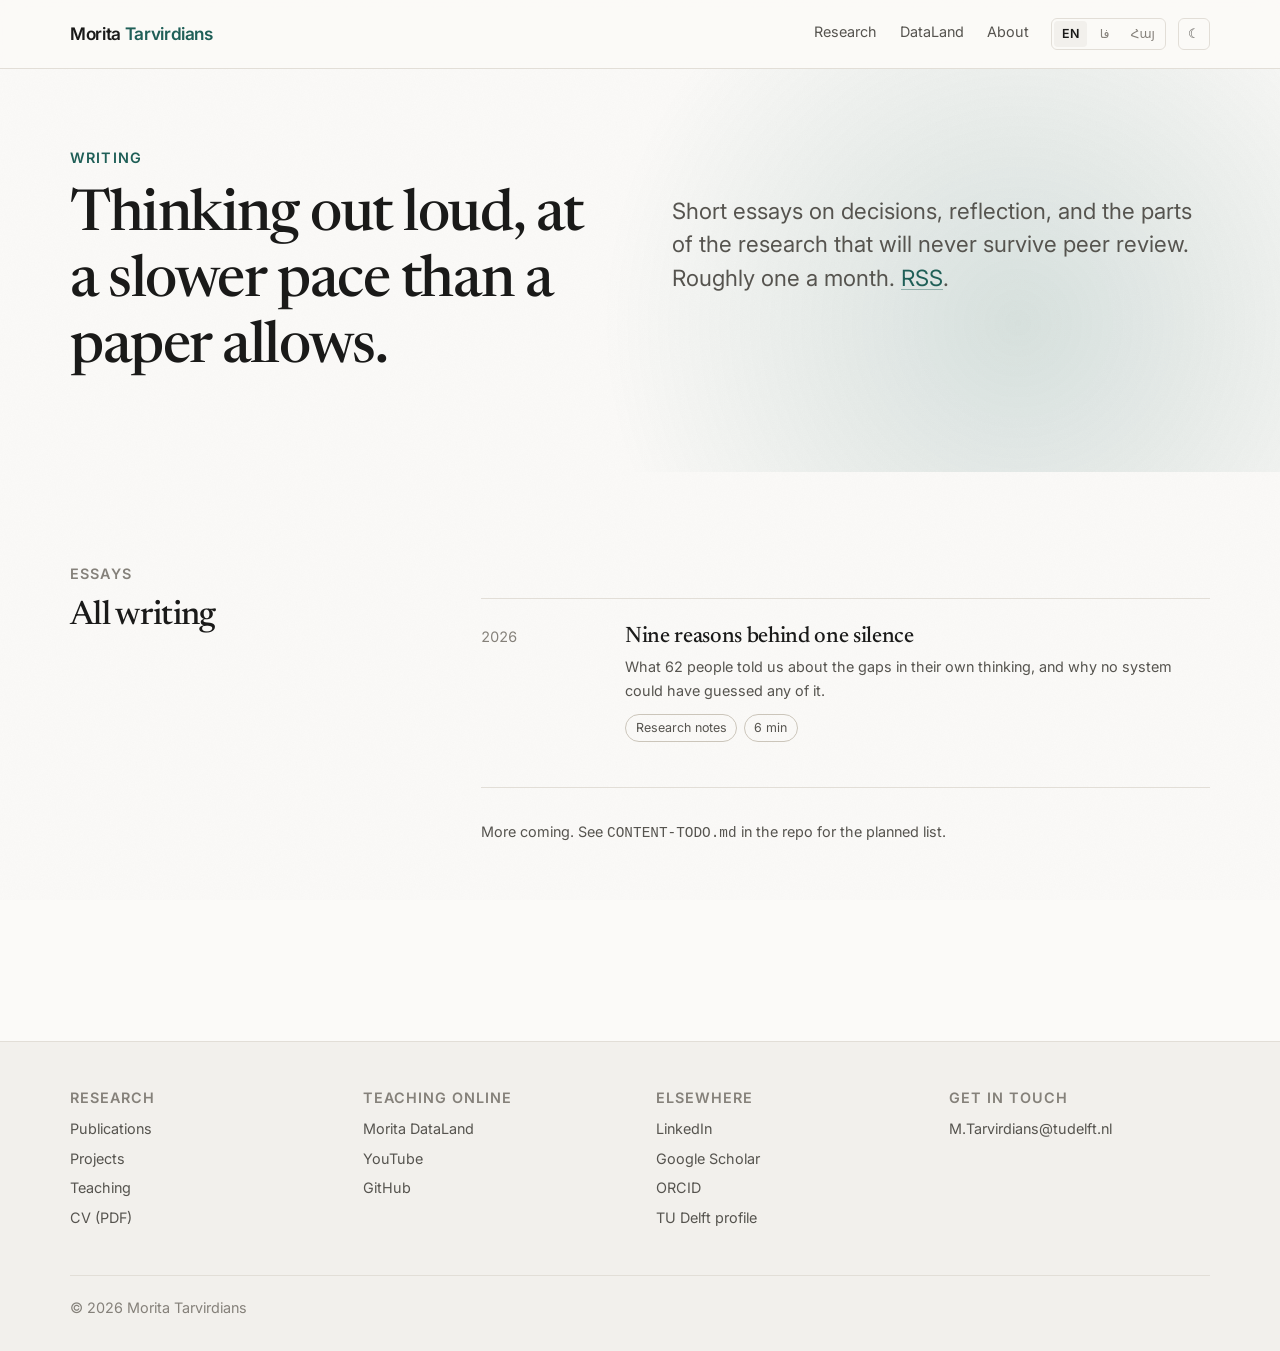
==== commit d7c9fe78: "new languages and updates" ====
--- a/writing/index.html
+++ b/writing/index.html
@@ -35,14 +35,20 @@
 <a class="skip" href="#main">Skip to content</a>
 <header class="site-head">
   <div class="wrap site-head__inner">
-    <a class="brand" href="/">Morita <span>Tarvirdians</span></a>
+    <a class="brand notranslate" href="/" translate="no">Morita <span>Tarvirdians</span></a>
     <nav class="nav" aria-label="Primary">
       <a href="/research.html">Research</a>
       <a href="/videos.html">DataLand</a>
-      <a href="/writing/">Writing</a>
+      <!-- <a href="/writing/">Writing</a> -->
       <!-- <a href="/coaching.html">Coaching</a> -->
       <a href="/about.html">About</a>
     </nav>
+    <div class="lang notranslate" role="group" aria-label="Language" translate="no">
+      <button type="button" data-lang="en" lang="en" aria-pressed="true">EN</button>
+      <button type="button" data-lang="fa" lang="fa" aria-pressed="false" title="فارسی (ترجمهٔ خودکار)">فا</button>
+      <button type="button" data-lang="hy" lang="hy" aria-pressed="false" title="Հայերեն (ավտոմատ թարգմանություն)">Հայ</button>
+    </div>
+    <div id="gt" hidden></div>
     <button class="theme-toggle" type="button" aria-label="Switch theme">☾</button>
   </div>
 </header>
--- a/assets/css/style.css
+++ b/assets/css/style.css
@@ -7,8 +7,8 @@
 /* ---------- 1. Design tokens (light) ---------- */
 :root {
   /* Type */
-  --font-sans: "Inter", ui-sans-serif, system-ui, -apple-system, "Segoe UI", Roboto, Helvetica, Arial, sans-serif;
-  --font-serif: "Newsreader", ui-serif, Georgia, "Times New Roman", serif;
+  --font-sans: "Inter", "Vazirmatn", "Noto Sans Armenian", ui-sans-serif, system-ui, -apple-system, "Segoe UI", Roboto, Helvetica, Arial, sans-serif;
+  --font-serif: "Newsreader", "Vazirmatn", "Noto Serif Armenian", ui-serif, Georgia, "Times New Roman", serif;
   --font-mono: ui-monospace, SFMono-Regular, "SF Mono", Menlo, Consolas, monospace;
 
   /* Scale */
@@ -35,6 +35,7 @@
 
   --warm:        #a8562f;   /* used sparingly for the personal / coaching strand */
   --warm-soft:   #f7ebe4;
+  --warm-ink:    #6e3519;
 
   /* Space */
   --gap: 1rem;
@@ -62,6 +63,7 @@
     --accent-ink:  #b4e0d6;
     --warm:        #dc9067;
     --warm-soft:   #2e2019;
+    --warm-ink:    #f0c2a6;
     --shadow: 0 1px 2px rgba(0,0,0,.3), 0 8px 24px -12px rgba(0,0,0,.6);
   }
 }
@@ -80,6 +82,7 @@
   --accent-ink:  #b4e0d6;
   --warm:        #dc9067;
   --warm-soft:   #2e2019;
+  --warm-ink:    #f0c2a6;
   --shadow: 0 1px 2px rgba(0,0,0,.3), 0 8px 24px -12px rgba(0,0,0,.6);
 }
 
@@ -103,11 +106,16 @@
 img, svg, video { max-width: 100%; height: auto; display: block; }
 h1, h2, h3, h4 { line-height: 1.15; margin: 0 0 .5em; font-weight: 600; letter-spacing: -0.015em; }
 h1 { font-size: var(--step-4); }
-h2 { font-size: var(--step-3); }
+h2 { font-size: var(--step-3); font-family: var(--font-serif); font-weight: 500; letter-spacing: -0.02em; }
 h3 { font-size: var(--step-1); }
 p, ul, ol { margin: 0 0 1.1em; }
-a { color: var(--accent); text-underline-offset: 3px; text-decoration-thickness: 1px; }
-a:hover { color: var(--accent-ink); }
+/* Underlines start soft and firm up on hover, so links read without shouting. */
+a {
+  color: var(--accent); text-underline-offset: 3px; text-decoration-thickness: 1px;
+  text-decoration-color: color-mix(in srgb, currentColor 40%, transparent);
+  transition: color .15s ease, text-decoration-color .15s ease, text-underline-offset .15s ease;
+}
+a:hover { color: var(--accent-ink); text-decoration-color: currentColor; text-underline-offset: 5px; }
 :focus-visible { outline: 2px solid var(--accent); outline-offset: 3px; border-radius: 3px; }
 hr { border: 0; border-top: 1px solid var(--rule); margin: var(--pad-block) 0; }
 ::selection { background: var(--accent-soft); color: var(--accent-ink); }
@@ -118,6 +126,29 @@
 .section { padding-block: var(--pad-block); }
 .section + .section { border-top: 1px solid var(--rule); }
 .stack > * + * { margin-top: var(--gap); }
+
+/* Two strands, two colours: teal for research, terracotta for the personal and teaching
+   side. Put .tone-warm on <main> or a section and everything accent-coloured follows. */
+.tone-warm { --accent: var(--warm); --accent-soft: var(--warm-soft); --accent-ink: var(--warm-ink); }
+
+/* Paper grain behind everything, so the page is not one flat slab of colour. */
+body::before {
+  content: ""; position: fixed; inset: 0; z-index: -1; pointer-events: none; opacity: .05;
+  background-image: url("data:image/svg+xml,%3Csvg xmlns='http://www.w3.org/2000/svg' width='160' height='160'%3E%3Cfilter id='n'%3E%3CfeTurbulence type='fractalNoise' baseFrequency='.85' numOctaves='3' stitchTiles='stitch'/%3E%3CfeColorMatrix values='0 0 0 0 .5 0 0 0 0 .5 0 0 0 0 .5 0 0 0 1 0'/%3E%3C/filter%3E%3Crect width='100%25' height='100%25' filter='url(%23n)'/%3E%3C/svg%3E");
+}
+
+/* Sections ease in as they scroll into view. CSS only; browsers without scroll-driven
+   animations, and visitors who prefer reduced motion, just see the page. */
+@media (prefers-reduced-motion: no-preference) {
+  @supports (animation-timeline: view()) {
+    main > .section {
+      animation: rise linear both;
+      animation-timeline: view();
+      animation-range: entry 0% entry 35%;
+    }
+  }
+}
+@keyframes rise { from { opacity: 0; transform: translateY(1.5rem); } }
 
 /* Editorial split: on wide screens, section headings sit in a left rail and the
    content fills the right column, so the page reads full width while lines stay
@@ -137,7 +168,7 @@
   section.section:has(> .kicker) > :is(.kicker, h2),
   section.section > .prose:has(> h2) > h2 { grid-column: 1; max-width: none; }
   section.section:has(> .kicker) > h2,
-  section.section > .prose:has(> h2) > h2 { grid-row: span 3; align-self: start; font-size: var(--step-2); }
+  section.section > .prose:has(> h2) > h2 { grid-row: span 3; align-self: start; font-size: clamp(1.7rem, 1.3rem + 1vw, 2.25rem); line-height: 1.1; }
   section.section:has(> .kicker) > h2 + * { margin-top: 0 !important; }
   section.section > .prose > h2:not(:first-child),
   section.section > .prose > h2:not(:first-child) + * { margin-top: 2.25rem; }
@@ -166,7 +197,7 @@
 .brand {
   font-weight: 600; font-size: var(--step-0); letter-spacing: -0.02em;
   color: var(--ink); text-decoration: none; white-space: nowrap;
-  margin-right: auto;
+  margin-inline-end: auto;
 }
 .brand span { color: var(--accent); }
 .nav { display: flex; align-items: center; gap: .25rem; flex-wrap: wrap; }
@@ -176,16 +207,47 @@
 }
 .nav a:hover { color: var(--ink); background: var(--bg-sunken); }
 .nav a[aria-current="page"] { color: var(--ink); font-weight: 600; }
-.nav a[aria-current="page"]::after {
-  content: ""; display: block; height: 2px; background: var(--accent);
+/* Hover draws a line in from the left; the current page keeps it, in the accent. */
+.nav a::after {
+  content: ""; display: block; height: 2px; background: var(--rule-strong);
   margin-top: 2px; border-radius: 2px;
-}
+  transform: scaleX(0); transform-origin: left; transition: transform .2s ease;
+}
+.nav a:hover::after { transform: scaleX(1); }
+.nav a[aria-current="page"]::after { background: var(--accent); transform: scaleX(1); }
 .theme-toggle {
   background: none; border: 1px solid var(--rule); color: var(--ink-muted);
   border-radius: 6px; width: 2rem; height: 2rem; cursor: pointer;
   display: grid; place-items: center; padding: 0; flex: none;
 }
 .theme-toggle:hover { color: var(--ink); border-color: var(--rule-strong); }
+
+/* Language switcher: a small segmented control beside the theme toggle. */
+.lang {
+  display: flex; flex: none; border: 1px solid var(--rule); border-radius: 6px; padding: 2px; gap: 2px;
+}
+.lang button {
+  background: none; border: 0; border-radius: 4px; cursor: pointer;
+  font: inherit; font-size: .78rem; font-weight: 500; line-height: 1;
+  color: var(--ink-faint); padding: .4rem .5rem; min-width: 2rem;
+}
+.lang button:hover { color: var(--ink); background: var(--bg-sunken); }
+.lang button[aria-pressed="true"] { color: var(--ink); background: var(--bg-sunken); font-weight: 600; }
+
+/* Keep Google's widget invisible: we drive it from the switcher above. */
+iframe.skiptranslate, .goog-te-banner-frame, #goog-gt-tt, .goog-te-balloon-frame,
+.VIpgJd-ZVi9od-ORHb-OEVmcd, .VIpgJd-ZVi9od-aZ2wEe-wOHMyf { display: none !important; }
+body { top: 0 !important; }
+font font { background: none !important; box-shadow: none !important; }
+
+/* Persian: no italics or Latin tracking, and no drop cap. */
+:root[data-lang="fa"] :is(h1, h2, h3, h4, .pullquote, .timeline .yr, .eyebrow, .kicker) {
+  font-style: normal; letter-spacing: 0; text-transform: none;
+}
+:root[data-lang="fa"] body { line-height: 1.9; }
+:root[data-lang="fa"] .dropcap::first-letter {
+  float: none; font-size: inherit; line-height: inherit; padding: 0; color: inherit; font-family: inherit;
+}
 
 /* Narrow screens: brand and toggle on one row, nav scrolls horizontally beneath. */
 @media (max-width: 640px) {
@@ -200,7 +262,13 @@
 }
 
 /* ---------- 6. Hero ---------- */
-.hero { padding-block: clamp(2.5rem, 6vw, 5rem) var(--pad-block); }
+.hero { padding-block: clamp(2.5rem, 6vw, 5rem) var(--pad-block); position: relative; isolation: isolate; overflow: hidden; }
+/* A soft wash of the page's accent behind the hero. */
+.hero::before {
+  content: ""; position: absolute; z-index: -1; pointer-events: none;
+  width: min(70vw, 52rem); aspect-ratio: 1; top: -40%; right: -12%;
+  background: radial-gradient(closest-side, color-mix(in srgb, var(--accent) 16%, transparent), transparent);
+}
 .hero__grid {
   display: grid; gap: clamp(1.5rem, 4vw, 3.5rem); align-items: center;
   grid-template-columns: minmax(0, 1fr);
@@ -211,9 +279,32 @@
   color: var(--accent); font-weight: 600; margin-bottom: .9rem;
 }
 .hero h1 { font-family: var(--font-serif); font-weight: 500; letter-spacing: -0.025em; margin-bottom: .35em; }
+.hero .pill { margin-bottom: 1.2rem; }
 .lede { font-size: var(--step-1); color: var(--ink-muted); max-width: 46ch; line-height: 1.5; }
 /* Single-column heroes (no portrait): title and lede share one width so their edges line up. */
 .hero > .wrap:not(.hero__grid) > :is(h1, .lede) { max-width: 52rem; }
+/* About keeps its grid wrapper with the portrait commented out; treat that as single-column. */
+.hero__grid:has(> :only-child) { grid-template-columns: minmax(0, 1fr); }
+/* On wide screens those heroes split: eyebrow and title on the left, lede and buttons on the
+   right, so the band reads full width instead of leaving the right half empty. */
+@media (min-width: 960px) {
+  .hero > .wrap:not(.hero__grid, .prose),
+  .hero__grid > :only-child {
+    display: grid; column-gap: clamp(2.5rem, 5vw, 4.5rem);
+    grid-template-columns: minmax(0, 1fr) minmax(0, 1fr);
+    grid-auto-rows: auto; align-items: start;
+  }
+  .hero > .wrap:not(.hero__grid, .prose) > *,
+  .hero__grid > :only-child > * { grid-column: 2; max-width: none; }
+  .hero > .wrap:not(.hero__grid, .prose) > :is(.eyebrow, .pill),
+  .hero__grid > :only-child > :is(.eyebrow, .pill) { grid-column: 1 / -1; justify-self: start; }
+  .hero > .wrap:not(.hero__grid, .prose) > h1,
+  .hero__grid > :only-child > h1 { grid-column: 1; grid-row: 2 / span 2; margin-bottom: 0; }
+  .hero > .wrap:not(.hero__grid, .prose) > .lede,
+  .hero__grid > :only-child > .lede { grid-row: 2; padding-top: .45em; }
+  .hero > .wrap:not(.hero__grid, .prose) > .btn-row,
+  .hero__grid > :only-child > .btn-row { grid-row: 3; }
+}
 .portrait {
   border-radius: var(--radius); overflow: hidden; background: var(--bg-sunken);
   aspect-ratio: 4 / 5; box-shadow: var(--shadow); border: 1px solid var(--rule);
@@ -327,7 +418,19 @@
 .timeline li { display: grid; gap: .1rem 1.5rem; padding-block: .9rem; border-top: 1px solid var(--rule); }
 @media (min-width: 640px) { .timeline li { grid-template-columns: 8rem minmax(0, 1fr); } }
 .timeline b { font-weight: 600; }
-.timeline .yr { color: var(--ink-faint); font-size: var(--step--1); font-variant-numeric: tabular-nums; }
+.timeline .yr { color: var(--ink-faint); font-family: var(--font-serif); font-style: italic; font-variant-numeric: oldstyle-nums proportional-nums; }
+
+/* Editorial details */
+.pullquote {
+  margin: 2rem 0; padding-block: .2rem; padding-inline-start: 1.4rem; border-inline-start: 2px solid var(--accent);
+  font-family: var(--font-serif); font-style: italic; font-size: var(--step-2);
+  line-height: 1.3; letter-spacing: -0.01em; color: var(--ink);
+}
+.pullquote p { margin: 0; }
+.dropcap::first-letter {
+  float: inline-start; font-family: var(--font-serif); font-weight: 500; color: var(--accent);
+  font-size: 3.6em; line-height: .82; padding-top: .06em; padding-inline-end: .12em;
+}
 .timeline span.det { color: var(--ink-muted); font-size: var(--step--1); }
 .faq { border-top: 1px solid var(--rule); padding-block: 1.25rem; }
 .faq:last-of-type { border-bottom: 1px solid var(--rule); }
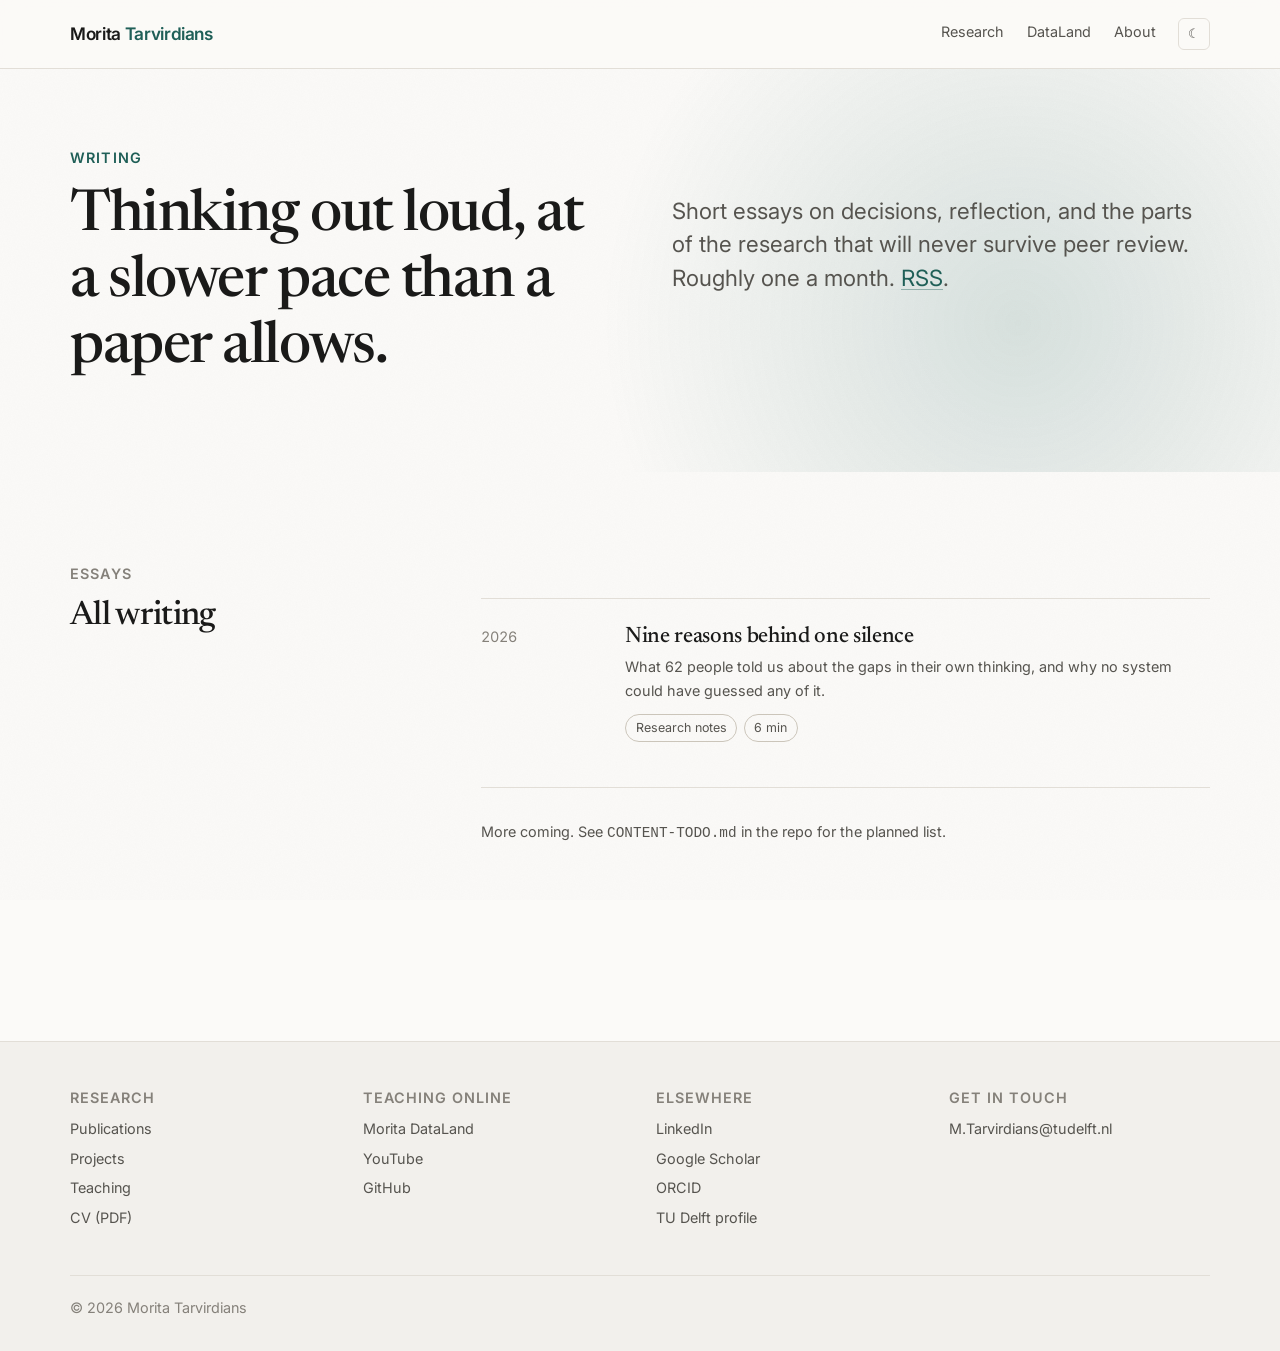
==== commit 08908c9e: "lanugage update" ====
--- a/writing/index.html
+++ b/writing/index.html
@@ -43,12 +43,14 @@
       <!-- <a href="/coaching.html">Coaching</a> -->
       <a href="/about.html">About</a>
     </nav>
+    <!-- Language switcher (Google Translate), off until the translations are good enough.
     <div class="lang notranslate" role="group" aria-label="Language" translate="no">
       <button type="button" data-lang="en" lang="en" aria-pressed="true">EN</button>
       <button type="button" data-lang="fa" lang="fa" aria-pressed="false" title="فارسی (ترجمهٔ خودکار)">فا</button>
       <button type="button" data-lang="hy" lang="hy" aria-pressed="false" title="Հայերեն (ավտոմատ թարգմանություն)">Հայ</button>
     </div>
     <div id="gt" hidden></div>
+    -->
     <button class="theme-toggle" type="button" aria-label="Switch theme">☾</button>
   </div>
 </header>
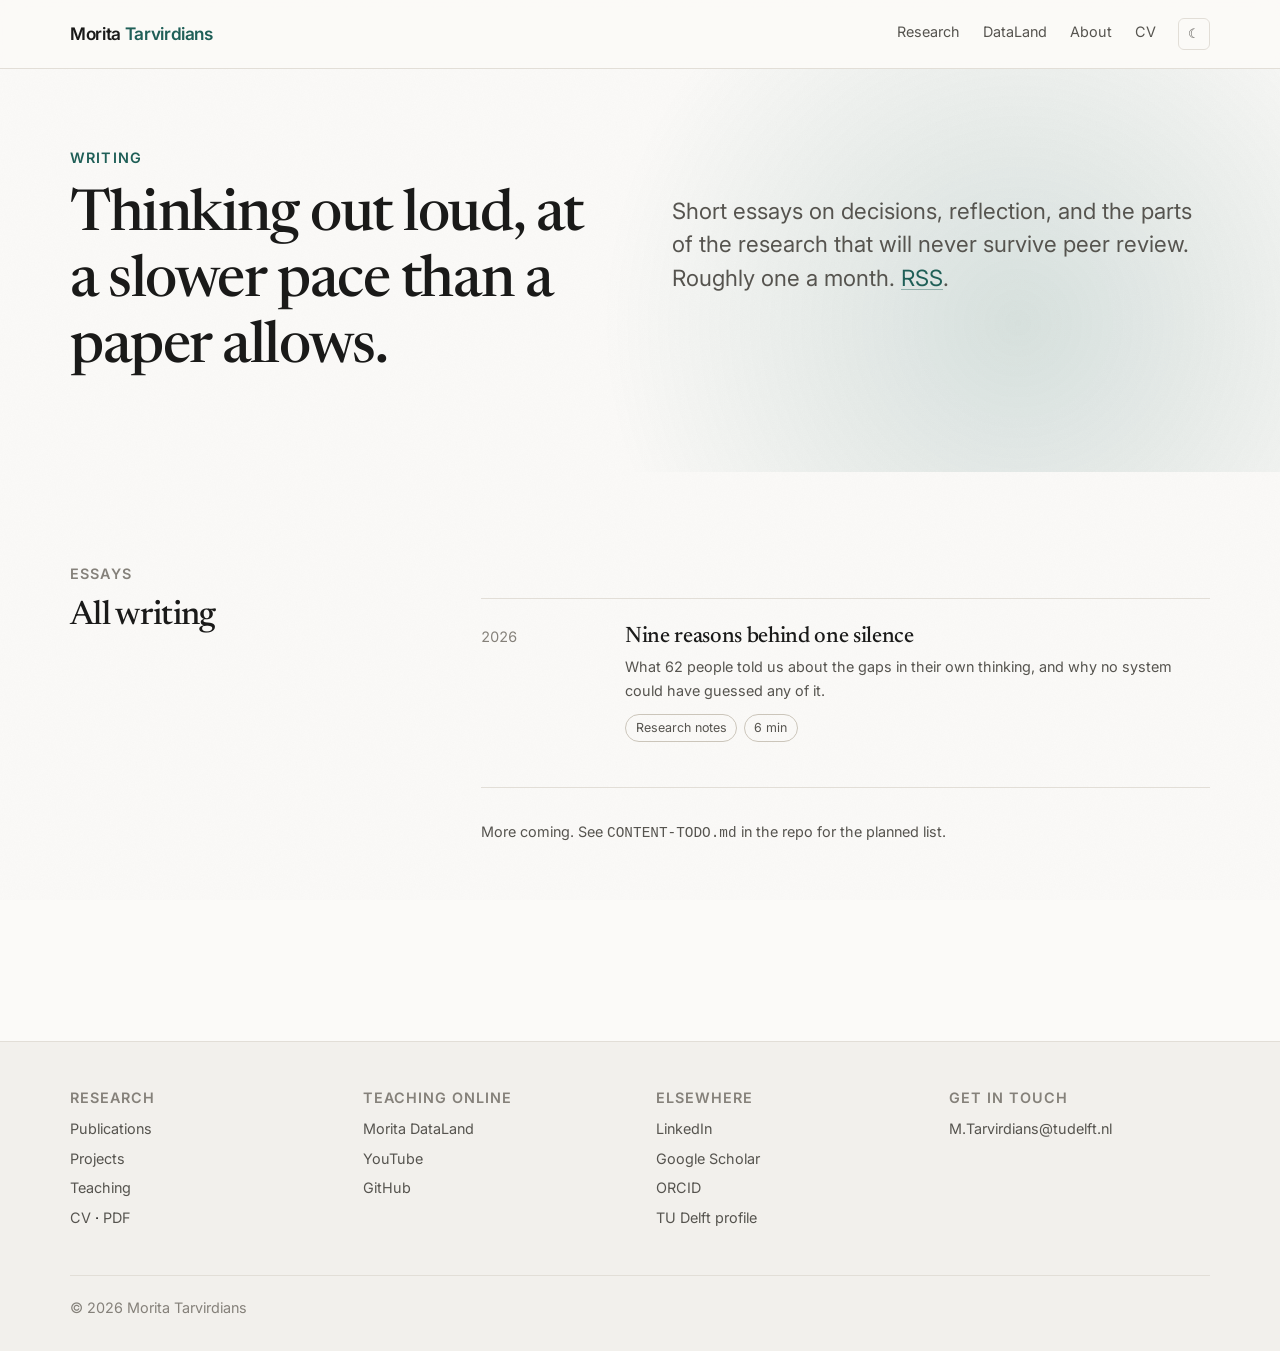
==== commit 9363d963: "new additions" ====
--- a/writing/index.html
+++ b/writing/index.html
@@ -42,6 +42,7 @@
       <!-- <a href="/writing/">Writing</a> -->
       <!-- <a href="/coaching.html">Coaching</a> -->
       <a href="/about.html">About</a>
+      <a href="/cv.html">CV</a>
     </nav>
     <!-- Language switcher (Google Translate), off until the translations are good enough.
     <div class="lang notranslate" role="group" aria-label="Language" translate="no">
@@ -98,7 +99,7 @@
           <li><a href="/research.html">Publications</a></li>
           <li><a href="/research.html#projects">Projects</a></li>
           <li><a href="/research.html#teaching">Teaching</a></li>
-          <li><a href="/assets/files/morita-tarvirdians-cv.pdf">CV (PDF)</a></li>
+          <li><a href="/cv.html">CV</a> &middot; <a href="/assets/files/morita-tarvirdians-cv.pdf">PDF</a></li>
         </ul>
       </div>
       <div>
--- a/assets/css/style.css
+++ b/assets/css/style.css
@@ -104,6 +104,10 @@
   text-rendering: optimizeLegibility;
 }
 img, svg, video { max-width: 100%; height: auto; display: block; }
+figure { margin: 0; }
+/* With preload="none" the browser knows nothing about the video until it is clicked; hold
+   its 16:9 box so the poster does not load into a 300×150 placeholder and shift the page. */
+figure > video { aspect-ratio: 16 / 9; background: var(--bg-sunken); }
 h1, h2, h3, h4 { line-height: 1.15; margin: 0 0 .5em; font-weight: 600; letter-spacing: -0.015em; }
 h1 { font-size: var(--step-4); }
 h2 { font-size: var(--step-3); font-family: var(--font-serif); font-weight: 500; letter-spacing: -0.02em; }
@@ -169,7 +173,15 @@
   section.section > .prose:has(> h2) > h2 { grid-column: 1; max-width: none; }
   section.section:has(> .kicker) > h2,
   section.section > .prose:has(> h2) > h2 { grid-row: span 3; align-self: start; font-size: clamp(1.7rem, 1.3rem + 1vw, 2.25rem); line-height: 1.1; }
-  section.section:has(> .kicker) > h2 + * { margin-top: 0 !important; }
+  section.section:has(> .kicker) > h2 + :not(.grid, .band, .photo-strip) { margin-top: 0 !important; }
+  /* No h2: whatever sits beside the kicker starts level with it. */
+  section.section:has(> .kicker):not(:has(> h2)) > .kicker + * { margin-top: 0 !important; }
+  /* A heading followed straight away by a full-width grid has nothing to sit beside, so the
+     split would leave it squeezed into the rail with the right column empty. Stack it instead. */
+  section.section:has(> .kicker):has(> h2 + :is(.grid, .band, .photo-strip)) > h2 {
+    grid-column: 1 / -1; grid-row: auto; max-width: var(--measure);
+  }
+  section.section:has(> .kicker) > figure { max-width: none; }
   section.section > .prose > h2:not(:first-child),
   section.section > .prose > h2:not(:first-child) + * { margin-top: 2.25rem; }
   section.section:has(> .kicker) > :is(.grid, .band, .photo-strip) { grid-column: 1 / -1; max-width: none; }
@@ -473,3 +485,55 @@
   overflow: hidden; clip: rect(0 0 0 0); white-space: nowrap; border: 0;
 }
 .scroll-x { overflow-x: auto; }
+
+/* ---------- 15. CV ---------- */
+/* cv.html is the source of the CV; the PDF is printed from it (tools/build.py cv). */
+.cv-contact { color: var(--ink-muted); font-size: var(--step--1); margin: 0; }
+.cv-list { list-style: none; padding: 0; margin: 0; }
+.cv-list > li { display: grid; gap: .1rem 1.5rem; padding-block: .9rem; border-top: 1px solid var(--rule); }
+@media (min-width: 640px) { .cv-list > li { grid-template-columns: 8rem minmax(0, 1fr); } }
+.cv-list .yr { color: var(--ink-faint); font-family: var(--font-serif); font-style: italic; font-variant-numeric: oldstyle-nums proportional-nums; }
+.cv-list b { font-weight: 600; }
+.cv-list .det { display: block; color: var(--ink-muted); font-size: var(--step--1); font-style: italic; }
+.cv-list ul, .cv-bullets { padding-inline-start: 1.1rem; margin: .4rem 0 0; }
+.cv-list ul li, .cv-bullets li { margin-bottom: .3rem; }
+.cv-refs { padding-inline-start: 1.4rem; margin: 0; }
+.cv-refs li { margin-bottom: .7rem; }
+.cv-refs a { overflow-wrap: anywhere; }
+.cv-sub { font-size: var(--step-0); margin: 1.6rem 0 .4rem; }
+.cv-sub:first-of-type { margin-top: .4rem; }
+
+/* Print turns any page into a plain document; on cv.html this is what produces the PDF. */
+@media print {
+  :root:root, :root:root[data-theme] {
+    --bg: #fff; --bg-raised: #fff; --bg-sunken: #fff;
+    --ink: #1a1a19; --ink-muted: #45433f; --ink-faint: #6b6862;
+    --rule: #e2ded7; --rule-strong: #cbc5ba;
+    --accent: #1f5f57; --accent-soft: #e4f0ed; --accent-ink: #133b36;
+  }
+  @page { size: A4; margin: 15mm 16mm; }
+  html { font-size: 9.5pt; }
+  body { font-size: 1rem; line-height: 1.45; }
+  body::before, .hero::before, .skip, .site-head, .site-foot, .btn-row, .theme-toggle { display: none !important; }
+  *, *::before, *::after { animation: none !important; transition: none !important; }
+  .wrap { width: auto; }
+  .hero { padding: 0 0 .6rem; overflow: visible; }
+  .hero h1 { font-size: 2.2rem; margin-bottom: .15em; }
+  .eyebrow { display: none; }
+  .lede { font-size: 1.1rem; max-width: none; margin-bottom: .3rem; }
+  .section { padding-block: .8rem; break-inside: auto; }
+  .section + .section { border-top: 0; }
+  .kicker { display: none; }
+  h2 { font-size: 1.15rem; font-family: var(--font-sans); font-weight: 600; text-transform: uppercase;
+       letter-spacing: .06em; color: var(--accent); border-bottom: 1px solid var(--rule-strong);
+       padding-bottom: .2rem; margin-bottom: .5rem; break-after: avoid; }
+  h3, .cv-sub { break-after: avoid; }
+  .cv-list > li { grid-template-columns: 7.5rem minmax(0, 1fr); padding-block: .45rem; border-top: 0; }
+  .cv-list > li > div > :is(b, .det) { break-after: avoid; }
+  .cv-list ul li { break-inside: avoid; }
+  .cv-list .yr { font-family: var(--font-sans); font-style: normal; font-weight: 600; color: var(--accent); white-space: nowrap; }
+  .cv-refs li, .cv-bullets li { break-inside: avoid; }
+  .cv-sub { margin-top: .8rem; }
+  a { color: inherit; text-decoration: none; }
+  .cv-contact a, .cv-refs a { color: var(--accent); }
+}
